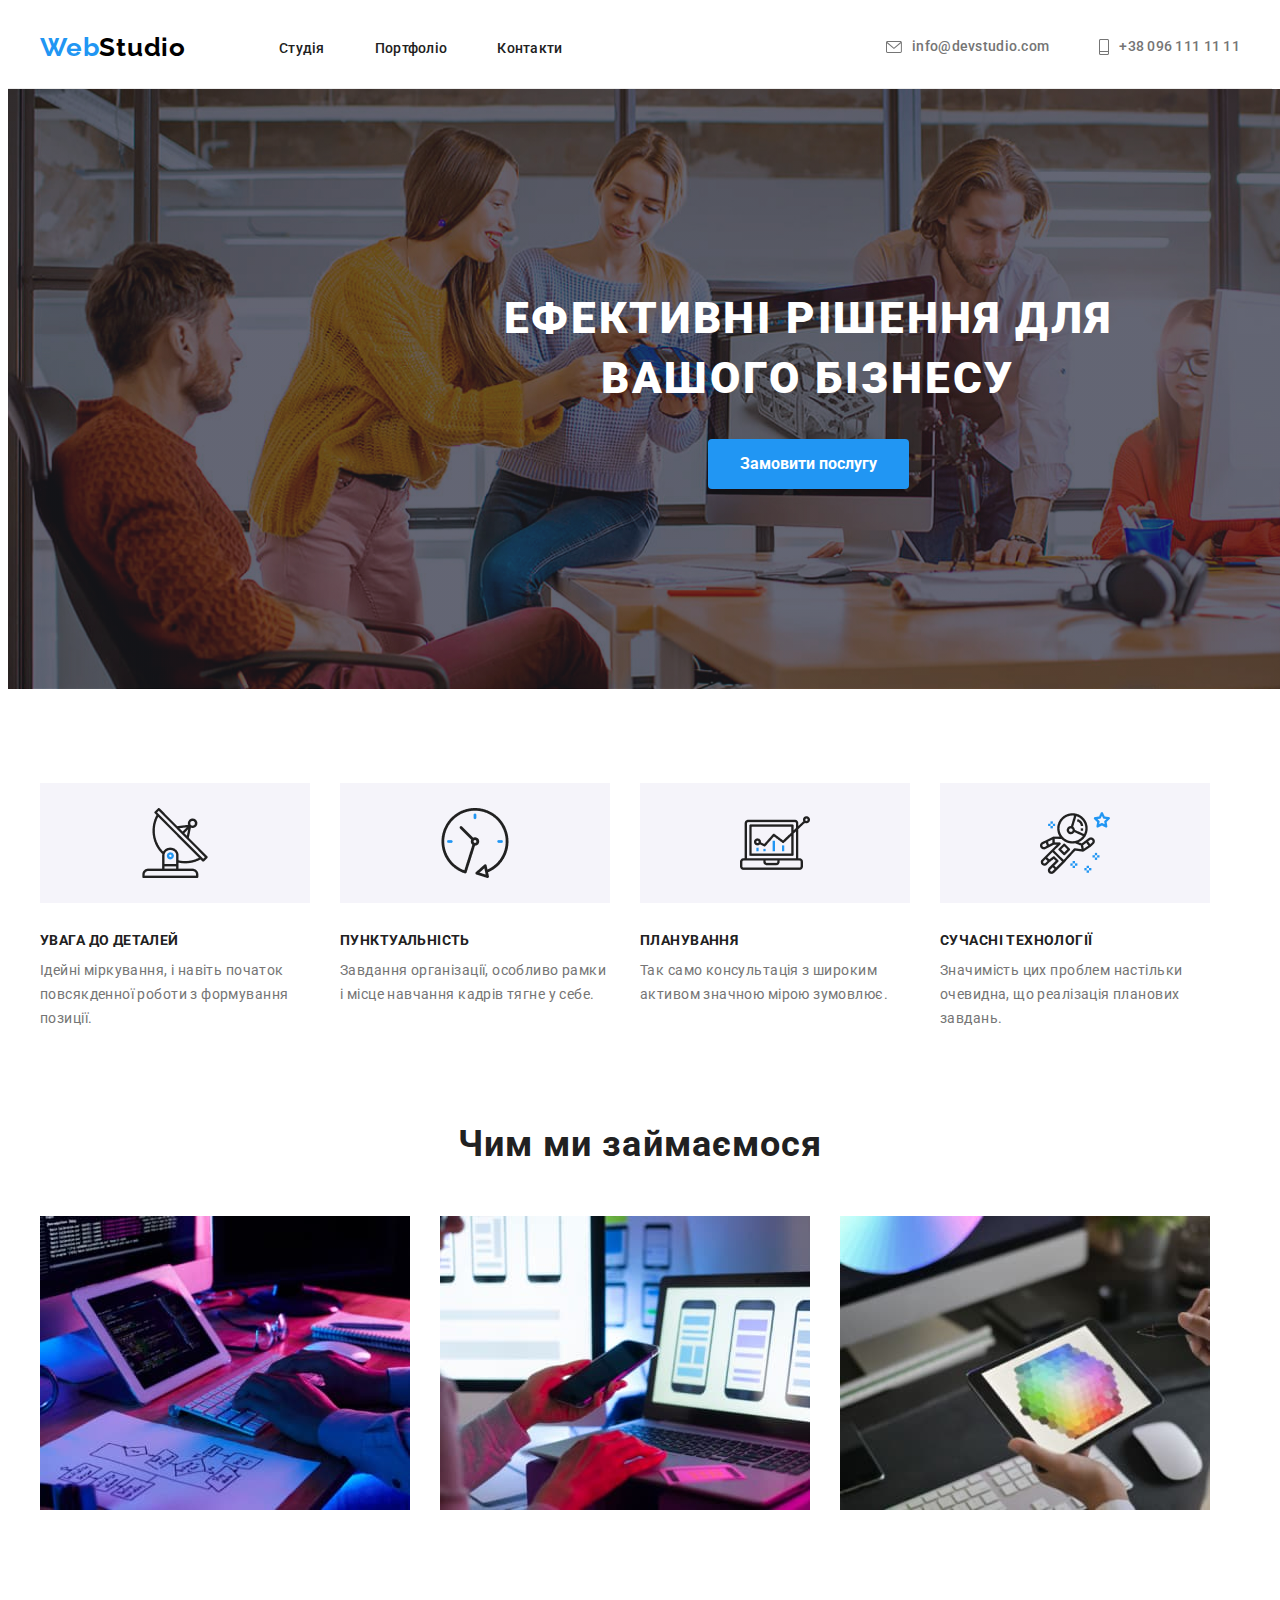
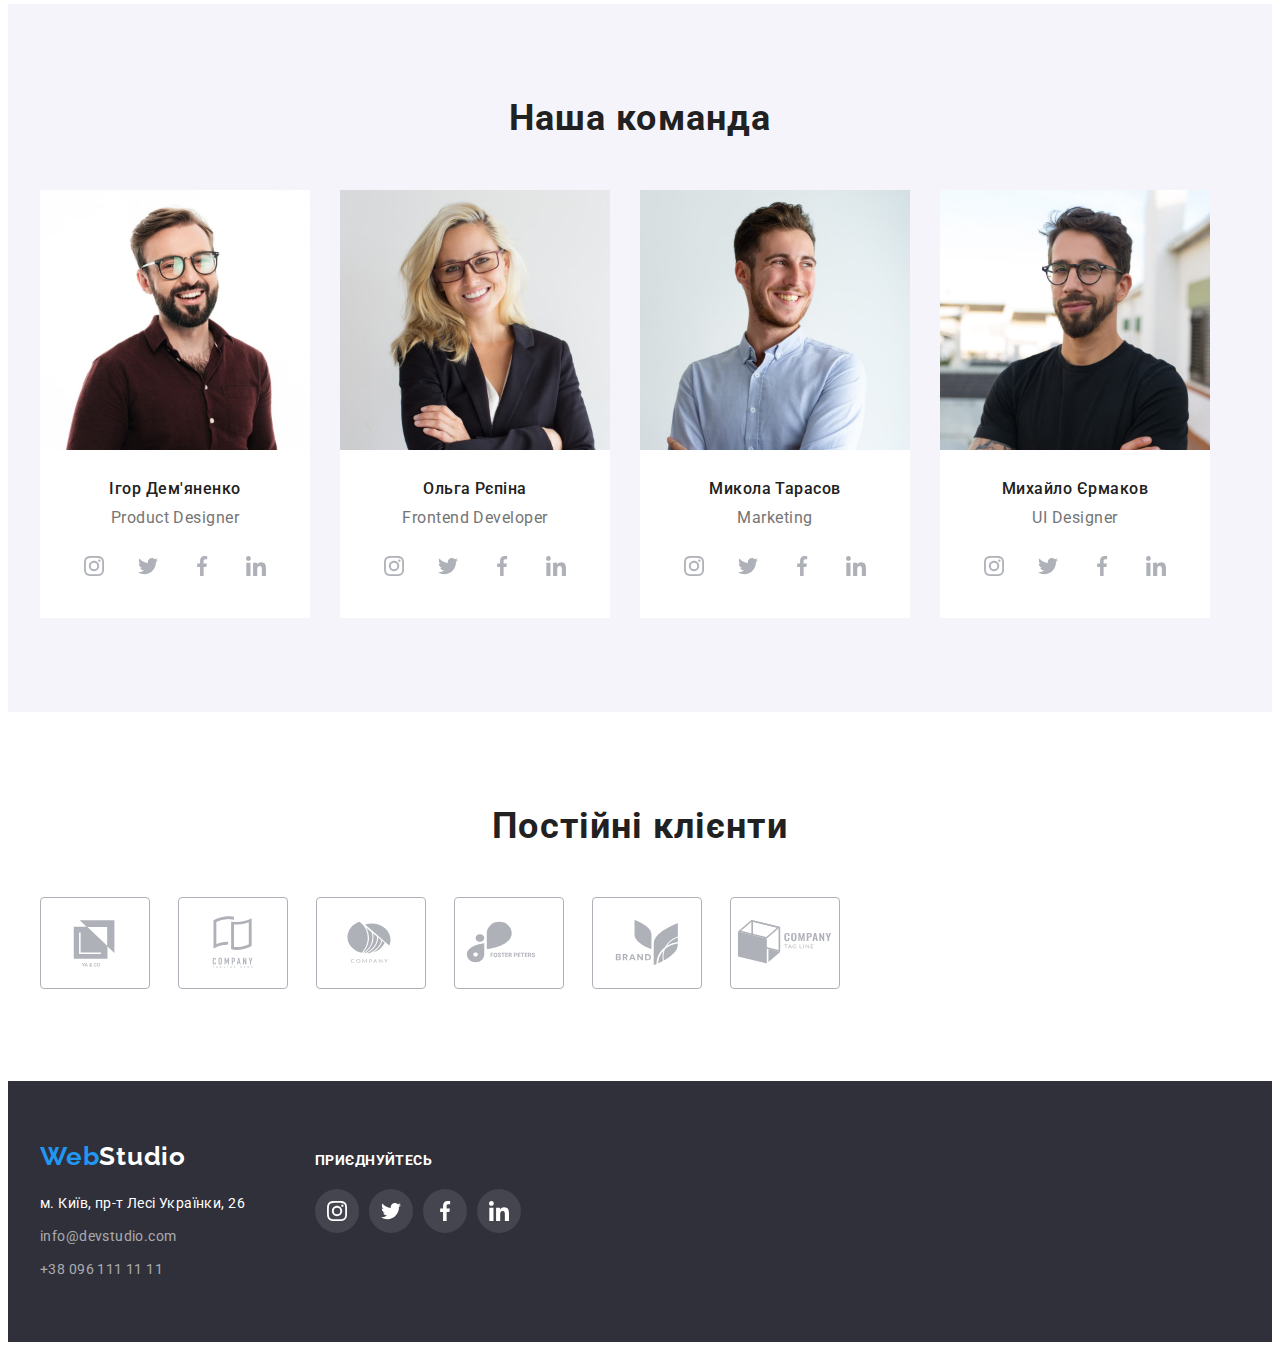
==== index.html @ e4e18582 "update" ====
<!DOCTYPE html>
<html lang="uk">
  <head>
    <meta charset="UTF-8" />
    <meta http-equiv="X-UA-Compatible" content="IE=edge" />
    <meta name="viewport" content="width=device-width, initial-scale=1.0" />
    <title>Головна</title>
    <link rel="preconnect" href="https://fonts.googleapis.com" />
    <link rel="preconnect" href="https://fonts.gstatic.com" crossorigin />
    <link
      href="https://fonts.googleapis.com/css2?family=Raleway:wght@700&family=Roboto:wght@400;500;700;900&display=swap"
      rel="stylesheet"
    />

    <link
      rel="stylesheet"
      href="https://cdnjs.cloudflare.com/ajax/libs/modern-normalize/1.1.0/modern-normalize.min.css"
      integrity="sha512-wpPYUAdjBVSE4KJnH1VR1HeZfpl1ub8YT/NKx4PuQ5NmX2tKuGu6U/JRp5y+Y8XG2tV+wKQpNHVUX03MfMFn9Q=="
      crossorigin="anonymous"
      referrerpolicy="no-referrer"
    />

    <link rel="stylesheet" href="./css/styles.css" />
  </head>

  <body class="site-body">
    <header class="header">
      <div class="container header-container">
        <nav class="header-navigation">
          <a href="./index.html" class="header-logo link"
            >Web<span class="header-logo-studio">Studio</span>
          </a>

          <ul class="header-list list">
            <li>
              <a href="index.html" class="link">Студія</a>
            </li>
            <li class="header-item">
              <a class="header-link link" href="./portfolio.html">Портфоліо</a>
            </li>
            <li class="header-item">
              <a class="header-link link" href="#">Контакти</a>
            </li>
          </ul>
        </nav>

        <ul class="header-contact-list list">
          <li>
            <a class="header-mail list link" href="mailto:info@devstudio.com">
              <svg class="post-phone-link" width="16" height="12">
                <use href="./img/post-phone.svg#icon-post"></use>
              </svg>
              info@devstudio.com
            </a>
          </li>

          <li>
            <a class="header-tel list link" href="tel:+380961111111">
              <svg class="tel-phone-link" width="10" height="16">
                <use href="./img/post-phone.svg#icon-phone"></use>
              </svg>
              +38 096 111 11 11
            </a>
          </li>
        </ul>
      </div>
    </header>

    <main class="main-content">
      <section class="main-section">
        <div class="container">
          <h1 class="main-title">ефективні рішення для<br />вашого бізнесу</h1>
          <button class="main-btn" type="button">Замовити послугу</button>
        </div>
      </section>

      <section class="main-item">
        <div class="container">
          <ul class="main-item-list list">
            <li class="vector-detals">
              <h3 class="main-item-title list">увага до деталей</h3>
              <p class="main-item-text">
                Ідейні міркування, і навіть початок повсякденної роботи з
                формування позиції.
              </p>
            </li>

            <li class="vector-punctuality">
              <h3 class="main-item-title list">пунктуальність</h3>
              <p class="main-item-text">
                Завдання організації, особливо рамки і місце навчання кадрів
                тягне у себе.
              </p>
            </li>

            <li class="vector-planning">
              <h3 class="main-item-title">планування</h3>
              <p class="main-item-text">
                Так само консультація з широким активом значною мірою зумовлює.
              </p>
            </li>

            <li class="vector-technology">
              <h3 class="main-item-title">сучасні технології</h3>
              <p class="main-item-text">
                Значимість цих проблем настільки очевидна, що реалізація
                планових завдань.
              </p>
            </li>
          </ul>
        </div>
      </section>

      <section class="about">
        <div class="container">
          <h2 class="about-position">Чим ми займаємося</h2>
          <ul class="about-position-list list">
            <li>
              <img
                class="about-position-image"
                src="img/img0.jpg"
                alt="алгоритмізація"
                width="370"
              />
            </li>
            <li>
              <img
                class="about-position-image"
                src="img/img1.jpg"
                alt="мобільні додатки"
                width="370"
              />
            </li>
            <li>
              <img
                class="about-position-image"
                src="img/img2.jpg"
                alt="веб дизайн"
                width="370"
              />
            </li>
          </ul>
        </div>
      </section>

      <section class="workers">
        <div class="container">
          <h2 class="about-workers">Наша команда</h2>
          <ul class="about-workers-list list">
            <li class="worker-photo">
              <img
                class="about-workers-photo"
                src="img/img3.jpg"
                alt="фото продакт дизайнера"
                width="270"
              />
              <h3 class="about-workers-name">Ігор Дем'яненко</h3>
              <p class="about-workers-text">Product Designer</p>
              <ul class="workers-soc-list list">
                <li class="workers-soc-item">
                  <a href="" class="workers-soc-link link">
                    <svg class="workers-soc-icon" width="20" height="20">
                      <use href="./img/icons.svg#icon-instagram"></use>
                    </svg>
                  </a>
                </li>
                <li class="workers-soc-item">
                  <a href="" class="workers-soc-link link">
                    <svg class="workers-soc-icon" width="20" height="20">
                      <use href="./img/icons.svg#icon-twitter"></use>
                    </svg>
                  </a>
                </li>
                <li class="workers-soc-item">
                  <a href="" class="workers-soc-link link">
                    <svg class="workers-soc-icon" width="20" height="20">
                      <use href="./img/icons.svg#icon-facebook"></use>
                    </svg>
                  </a>
                </li>
                <li class="workers-soc-item">
                  <a href="" class="workers-soc-link link">
                    <svg class="workers-soc-icon" width="20" height="20">
                      <use href="./img/icons.svg#icon-linkedin"></use>
                    </svg>
                  </a>
                </li>
              </ul>
            </li>

            <li class="worker-photo">
              <img
                class="about-workers-photo"
                src="img/img4.jpg"
                alt="фото фронтенд розробника"
                width="270"
              />
              <h3 class="about-workers-name">Ольга Рєпіна</h3>
              <p class="about-workers-text">Frontend Developer</p>
              <ul class="workers-soc-list list">
                <li class="workers-soc-item">
                  <a href="" class="workers-soc-link link">
                    <svg class="workers-soc-icon" width="20" height="20">
                      <use href="./img/icons.svg#icon-instagram"></use>
                    </svg>
                  </a>
                </li>
                <li class="workers-soc-item">
                  <a href="" class="workers-soc-link link">
                    <svg class="workers-soc-icon" width="20" height="20">
                      <use href="./img/icons.svg#icon-twitter"></use>
                    </svg>
                  </a>
                </li>
                <li class="workers-soc-item">
                  <a href="" class="workers-soc-link link">
                    <svg class="workers-soc-icon" width="20" height="20">
                      <use href="./img/icons.svg#icon-facebook"></use>
                    </svg>
                  </a>
                </li>
                <li class="workers-soc-item">
                  <a href="" class="workers-soc-link link">
                    <svg class="workers-soc-icon" width="20" height="20">
                      <use href="./img/icons.svg#icon-linkedin"></use>
                    </svg>
                  </a>
                </li>
              </ul>
            </li>

            <li class="worker-photo">
              <img
                class="about-workers-photo"
                src="img/img5.jpg"
                alt="фото маркетолога"
                width="270"
              />
              <h3 class="about-workers-name">Микола Тарасов</h3>
              <p class="about-workers-text">Marketing</p>
              <ul class="workers-soc-list list">
                <li class="workers-soc-item">
                  <a href="" class="workers-soc-link link">
                    <svg class="workers-soc-icon" width="20" height="20">
                      <use href="./img/icons.svg#icon-instagram"></use>
                    </svg>
                  </a>
                </li>
                <li class="workers-soc-item">
                  <a href="" class="workers-soc-link link">
                    <svg class="workers-soc-icon" width="20" height="20">
                      <use href="./img/icons.svg#icon-twitter"></use>
                    </svg>
                  </a>
                </li>
                <li class="workers-soc-item">
                  <a href="" class="workers-soc-link link">
                    <svg class="workers-soc-icon" width="20" height="20">
                      <use href="./img/icons.svg#icon-facebook"></use>
                    </svg>
                  </a>
                </li>
                <li class="workers-soc-item">
                  <a href="" class="workers-soc-link link">
                    <svg class="workers-soc-icon" width="20" height="20">
                      <use href="./img/icons.svg#icon-linkedin"></use>
                    </svg>
                  </a>
                </li>
              </ul>
            </li>

            <li class="worker-photo">
              <img
                class="about-workers-photo"
                src="img/img6.jpg"
                alt="фото юай дизайнера"
                width="270"
              />
              <h3 class="about-workers-name">Михайло Єрмаков</h3>
              <p class="about-workers-text">UI Designer</p>
              <ul class="workers-soc-list list">
                <li class="workers-soc-item">
                  <a href="" class="workers-soc-link link">
                    <svg class="workers-soc-icon" width="20" height="20">
                      <use href="./img/icons.svg#icon-instagram"></use>
                    </svg>
                  </a>
                </li>
                <li class="workers-soc-item">
                  <a href="" class="workers-soc-link link">
                    <svg class="workers-soc-icon" width="20" height="20">
                      <use href="./img/icons.svg#icon-twitter"></use>
                    </svg>
                  </a>
                </li>
                <li class="workers-soc-item">
                  <a href="" class="workers-soc-link link">
                    <svg class="workers-soc-icon" width="20" height="20">
                      <use href="./img/icons.svg#icon-facebook"></use>
                    </svg>
                  </a>
                </li>
                <li class="workers-soc-item">
                  <a href="" class="workers-soc-link link">
                    <svg class="workers-soc-icon" width="20" height="20">
                      <use href="./img/icons.svg#icon-linkedin"></use>
                    </svg>
                  </a>
                </li>
              </ul>
            </li>
          </ul>
        </div>
      </section>

      <section class="klients">
        <div class="container">
          <h2 class="about-klients">Постійні клієнти</h2>
          <ul class="klients-list list">
            <li class="klients-item">
              <a href="" class="klients-link link">
                <svg class="klients-icon" width="106" height="60">
                  <use href="./img/logo.svg#icon-logo-1"></use>
                </svg>
              </a>
            </li>

            <li class="klients-item">
              <a href="" class="klients-link link">
                <svg class="klients-icon" width="106" height="60">
                  <use href="./img/logo.svg#icon-logo-2"></use>
                </svg>
              </a>
            </li>

            <li class="klients-item">
              <a href="" class="klients-link link">
                <svg class="klients-icon" width="106" height="60">
                  <use href="./img/logo.svg#icon-logo-3"></use>
                </svg>
              </a>
            </li>

            <li class="klients-item">
              <a href="" class="klients-link link">
                <svg class="klients-icon" width="106" height="60">
                  <use href="./img/logo.svg#icon-logo-4"></use>
                </svg>
              </a>
            </li>

            <li class="klients-item">
              <a href="" class="klients-link link">
                <svg class="klients-icon" width="106" height="60">
                  <use href="./img/logo.svg#icon-logo-5"></use>
                </svg>
              </a>
            </li>

            <li class="klients-item">
              <a href="" class="klients-link link"
                ><svg class="klients-icon" width="106" height="60">
                  <use href="./img/logo.svg#icon-logo-6"></use>
                </svg>
              </a>
            </li>
          </ul>
        </div>
      </section>
    </main>

    <footer class="contacts-adress">
      <div class="container footer-container">
        <div class="footer-container-left">
          <a href="./index.html" class="header-logo link"
            >Web<span class="header-studio-logo">Studio</span></a
          >
          <address class="contacts-adresses">
            <ul class="about-contacts list link">
              <li class="about-map">
                <a
                  class="about-contacts-map link"
                  href="https://goo.gl/maps/CPtrU1FHBa2aNyZL9"
                  target="_blank"
                  rel="noopener noreferrer nofollow"
                  >м. Київ, пр-т Лесі Українки, 26</a
                >
              </li>
              <li class="about-mail">
                <a
                  class="about-contacts-mail link"
                  href="mailto:info@devstudio.com"
                  >info@devstudio.com</a
                >
              </li>
              <li class="about-tel">
                <a class="about-contacts-tel link" href="tel:+380961111111"
                  >+38 096 111 11 11</a
                >
              </li>
            </ul>
          </address>
        </div>

        <div class="footer-container-right">
          <p class="footer-soc-title">Приєднуйтесь</p>
          <ul class="footer-soc-list list">
            <li class="footer-soc-item">
              <a href="" class="footer-soc-link link">
                <svg class="footer-soc-icon" width="20" height="20">
                  <use href="./img/icons.svg#icon-instagram"></use>
                </svg>
              </a>
            </li>
            <li class="footer-soc-item">
              <a href="" class="footer-soc-link link">
                <svg class="footer-soc-icon" width="20" height="20">
                  <use href="./img/icons.svg#icon-twitter"></use>
                </svg>
              </a>
            </li>
            <li class="footer-soc-item">
              <a href="" class="footer-soc-link link">
                <svg class="footer-soc-icon" width="20" height="20">
                  <use href="./img/icons.svg#icon-facebook"></use>
                </svg>
              </a>
            </li>
            <li class="footer-soc-item">
              <a href="" class="footer-soc-link link">
                <svg class="footer-soc-icon" width="20" height="20">
                  <use href="./img/icons.svg#icon-linkedin"></use>
                </svg>
              </a>
            </li>
          </ul>
        </div>
      </div>
    </footer>
  </body>
</html>
---- css/styles.css ----
/*color variables*/
:root {
  --blue: #2196f3;
  --black: #000000;
  --white: #ffffff;
  --dark-section: #2f303a;
  --gray-section: #f5f4fa;
  --dark-title: #212121;
  --dark-text: #757575;
  --white-background: #f5f5f5;
  --dark-blue: #188ce8;
}

p,
h1,
h2,
h3,
h4,
h5,
h6 {
  margin: 0;
}
ul,
ol {
  margin: 0;
  padding-left: 0;
}
button {
  cursor: pointer;
  border-radius: 4px;
}

address {
  font-style: normal;
}
img {
  display: block;
  max-width: 100%;
  height: auto;
}

body {
  font-family: roboto, sans-serif;
  background: var(--white);
}

.list {
  list-style: none;
}

.link {
  text-decoration: none;
}

.site-body {
  background: var(--white);
}

.container {
  width: 1200px;
  margin: 0 auto;
  padding-left: 15px;
  padding-right: 15px;
}

/*------------------------Header-------------------------*/
.header {
  background-color: var(--white);
  border-bottom: 1px;
  border-color: #ececec;
}

.header-list .link {
  font-weight: 500;
  font-size: 14px;
  line-height: 1.14;
  letter-spacing: 0.02em;
  color: var(--dark-title);
}

.header-list {
  display: flex;
  gap: 50px;
  margin-left: 93px;
  
}

header {
  padding-top: 24px;
  padding-bottom: 25px;
}

.header {
  border-bottom-style: solid;
  border-bottom-color: #ececec;
  border-bottom-width: 1px;
}

.header-logo {
  font-family: raleway;
  font-weight: 700;
  font-size: 26px;
  line-height: 1.19;
  letter-spacing: 0.03em;
  color: var(--blue);
}

.header-logo-studio {
  color: var(--black);
}

.header-studio-logo {
  color: var(--white);
}

.header-link-item {
  font-weight: 500;
  font-size: 14px;
  line-height: 1.14;
  letter-spacing: 0.02em;
  color: var(--blue);
}

.header-mail {
  font-weight: 500;
  font-size: 14px;
  line-height: 1.14;
  letter-spacing: 0.02em;
  color: var(--dark-text);
}

.header-mail:hover,
:focus {
  color: var(--blue);
}

.phone{
  width: 122px;
}

.header-tel {
  

  font-weight: 500;
  font-size: 14px;
  line-height: 1.14;
  letter-spacing: 0.02em;
  color: var(--dark-text);
}

.header-tel:hover,
:focus {
  color: var(--blue);
}

.header-list .link:hover,
.header-list .link:focus {
  color: var(--blue);
}

.header-navigation {
  display: flex;
  align-items: center;
}

.header-container {
  display: flex;
  justify-content: space-between;
}

.header-contact-list {
  display: flex;
  align-items: center;
  gap: 50px;
}

.post-phone-link{
  fill: #757575;
  margin-right: 10px;
}

.header-mail {
  display: flex;
  align-items: center;
}

.header-mail:hover .post-phone-link{
  fill: var(--blue);
}

.tel-phone-link{
  fill: #757575;
  margin-right: 10px;
}

.header-tel {
  display: flex;
  align-items: center;
}

.header-tel:hover .tel-phone-link{
  fill: var(--blue);
}



/*----------------------------Main---------------------------*/

.main-section {
  background-color: var(--dark-section);
  padding-top: 200px;
  padding-bottom: 200px;

  background-image: linear-gradient(
      rgba(47, 48, 58, 0.4),
      rgba(47, 48, 58, 0.4)
    ),
    url(../img/img-main.jpg);
  width: 1600px;
  margin: 0 auto;
  background-repeat: no-repeat;
  background-position: center;
  background-size: cover;
}

.main-section {
  background-color: var(--dark-section);
}

.main-title {
  font-weight: 900;
  font-size: 44px;
  line-height: 1.36;
  color: var(--white);

  text-align: center;
  letter-spacing: 0.06em;
  text-transform: uppercase;
}

.main-btn {
  font-family: "Roboto";
  font-weight: 700;
  font-size: 16px;
  line-height: 1.87;
  color: var(--white);

  background-color: var(--blue);
  box-shadow: 0px 4px 4px rgba(0, 0, 0, 0.15);
  border-radius: 4px;
  border-width: 0px;

  margin-left: auto;
  margin-right: auto;
  margin-top: 30px;
  display: block;
}

button {
  background-color: var(--blue);
}

button:hover {
  background-color: var(--dark-blue);
  color: var(--white);
}

button:focus {
  background-color: var(--dark-blue);
  color: var(--white);
}

.main-btn {
  padding: 10px 32px;
}

/*-----------vector-----------*/

.vector-list {
  display: flex;
  gap: 30px;
  margin-top: 94px;
  margin-bottom: 30px;
}

.vector-link {
  width: 100%;
  height: 100%;
  background: #f5f4fa;
  border-radius: 4px;
  display: flex;
  justify-content: center;
  align-items: center;
}

.vector-item {
  width: calc((100%-90px) / 4);
  height: 120px;
}

.vector-detals::before {
  content: "";
  background-color: #f5f4fa;
  width: 270px;
  height: 120px;
  display: block;
  margin-bottom: 30px;
  background-image: url(../img/antenna.png);
  background-repeat: no-repeat;
  background-position: center;
}

.vector-punctuality::before {
  content: "";
  background-color: #f5f4fa;
  width: 270px;
  height: 120px;
  display: block;
  margin-bottom: 30px;
  background-image: url(../img/clock.png);
  background-repeat: no-repeat;
  background-position: center;
}

.vector-planning::before {
  content: "";
  background-color: #f5f4fa;
  width: 270px;
  height: 120px;
  display: block;
  margin-bottom: 30px;
  background-image: url(../img/diagram.png);
  background-repeat: no-repeat;
  background-position: center;
}

.vector-technology::before {
  content: "";
  background-color: #f5f4fa;
  width: 270px;
  height: 120px;
  display: block;
  margin-bottom: 30px;
  background-image: url(../img/astronaut.png);
  background-repeat: no-repeat;
  background-position: center;
}

/*------------Main item---------*/

.main-item {
  background-color: var(--white);
  padding-top: 94px;
  padding-bottom: 94px;
}

.main-item-list {
  display: flex;
  gap: 30px;
  flex-basis: 270px;
}

.main-item-title {
  font-weight: 700;
  font-size: 14px;
  line-height: 1.14;
  letter-spacing: 0.03em;
  text-transform: uppercase;

  color: var(--dark-title);

  margin-bottom: 10px;
}

.main-item-text {
  font-weight: 400;
  font-size: 14px;
  line-height: 1.71;

  letter-spacing: 0.03em;
  line-height: 24px;
  color: var(--dark-text);

  width: 270px;
}

/*--------------------About-------------------*/

.about {
  background-color: var(--white);
  padding-bottom: 94px;
}

.about-position {
  font-weight: 700;
  font-size: 36px;
  line-height: 1.16;
  text-align: center;
  letter-spacing: 0.03em;
  color: var(--dark-title);
}

.about-position-list {
  display: flex;
  gap: 30px;
  margin-top: 50px;
}

/*----------workers---------*/

.about-workers {
  font-weight: 700;
  font-size: 36px;
  line-height: 1.16;
  text-align: center;
  letter-spacing: 0.03em;
  color: var(--dark-title);
}

.workers {
  background-color: var(--gray-section);
  padding-top: 94px;
  padding-bottom: 94px;
}

.about-workers-name {
  font-weight: 500;
  font-size: 16px;
  line-height: 1.18;
  text-align: center;
  letter-spacing: 0.03em;
  color: var(--dark-title);

  padding-top: 30px;
  margin-bottom: 10px;
}

.about-workers-text {
  font-weight: 400;
  font-size: 16px;
  line-height: 1.18;
  text-align: center;
  letter-spacing: 0.03em;
  color: var(--dark-text);

  margin-bottom: 16px;
}

.worker-photo {
  background-color: var(--white);
}

.about-workers-list {
  display: flex;
  gap: 30px;
  margin-top: 50px;
}

.workers-soc-list {
  display: flex;
  justify-content: center;
  gap: 10px;
  padding-bottom: 30px;
}

.workers-soc-link {
  width: 100%;
  height: 100%;
  background: var(--white);
  border-radius: 50%;
  display: flex;
  justify-content: center;
  align-items: center;
}

.workers-soc-link:hover,
.workers-soc-link:focus {
  background-color: var(--blue);
}

.workers-soc-link:hover .workers-soc-icon,
.workers-soc-link:focus .workers-soc-icon {
  fill: var(--white);
}

.workers-soc-item {
  width: 44px;
  height: 44px;
}

.workers-soc-icon {
  fill: #afb1b8;
}

/*.workers-soc-icon{
  width: 20px;
  height: 20px;
}*/

/*------------Klients---------------*/
.klients {
  padding-bottom: 94px;
  padding-top: 94px;
}

.about-klients {
  font-weight: 700;
  font-size: 36px;
  line-height: 1.16;
  text-align: center;
  letter-spacing: 0.03em;
  color: var(--dark-title);
}

.klients-list {
  display: flex;
  gap: 30px;
  margin-top: 50px;
}

.klients-link {
  width: 100%;
  height: 100%;
  border: 1px solid #afb1b8;
  border-radius: 4px;
  display: flex;
  justify-content: center;
  align-items: center;
}

.klients-item {
  width: calc((100%-150px) / 6);
  height: 90px;
}

.klients-link:hover,
.klients-link:focus {
  border-color: var(--blue);
}

.klients-icon {
  fill: #afb1b8;
}

.klients-link:hover .klients-icon,
.klients-link:focus .klients-icon {
  fill: var(--blue);
}

/*-------------Contacts Adress-------------*/
.about-contacts {
}

.about-map {
}

.about-contacts-map {
  font-weight: 400;
  font-size: 14px;
  line-height: 1.71;
  letter-spacing: 0.03em;
  color: var(--white);
}

.about-contacts-mail {
  font-weight: 400;
  font-size: 14px;
  line-height: 1.71;
  letter-spacing: 0.03em;
  color: rgba(255, 255, 255, 0.6);
}

.about-mail {
  margin-top: 9px;
}

.about-contacts-tel {
  font-weight: 400;
  font-size: 14px;
  line-height: 1.71;
  letter-spacing: 0.03em;
  color: rgba(255, 255, 255, 0.6);
}

.about-tel {
  margin-top: 9px;
}

.contacts-adress {
  background-color: var(--dark-section);
  padding-top: 60px;
  padding-bottom: 60px;
}

.contacts-adresses {
  font-style: normal;
  margin-top: 20px;
}

/*-------------Footer------------*/

.footer-container {
  display: flex;

  align-items: baseline;
}

.footer-container-left {
  margin-right: 70px;
}

/*------------------------Footer right------------------*/

.footer-soc-list {
  display: flex;
  gap: 10px;
}

.footer-soc-link {
  width: 100%;
  height: 100%;
  background: rgba(255, 255, 255, 0.1);
  border-radius: 50%;
  display: flex;
  justify-content: center;
  align-items: center;
}

.footer-soc-link:hover,
.footer-soc-link:focus {
  background-color: var(--blue);
}

.footer-soc-link:hover .workers-soc-icon,
.footer-soc-link:focus .workers-soc-icon {
  fill: var(--white);
}

.footer-soc-item {
  width: 44px;
  height: 44px;
  margin-bottom: 30px;
}

.footer-soc-icon {
  fill: var(--white);
}

.footer-soc-title {
  font-weight: 700;
  font-size: 14px;
  line-height: 1.14;
  letter-spacing: 0.03em;
  text-transform: uppercase;

  color: var(--white);
}

.footer-soc-title {
  margin-bottom: 20px;
}

.footer-container-right {
}

/*------------------Btn-list--------------------------*/

.portfolio-section {
  background-color: var(--white);
  padding-top: 94px;
  padding-bottom: 94px;
}

.btn-list {
  height: 38px;
  left: 957px;
  top: 174px;
  background: var(--gray-section);
  border-radius: 4px;
  border: none;

  font-family: "Roboto";
  font-weight: 500;
  font-size: 16px;
  line-height: 26px;
  letter-spacing: 0.03em;
  color: var(--dark-title);
}

.btn-list {
  padding: 6px 22px;
}

.section-btn-link {
  font-family: "Roboto";
  font-weight: 500;
  font-size: 16px;
  line-height: 1.62;
  letter-spacing: 0.03em;
  color: var(--white);
  background: var(--blue);

  box-shadow: 0px 3px 1px rgba(0, 0, 0, 0.1), 0px 1px 2px rgba(0, 0, 0, 0.08),
    0px 2px 2px rgba(0, 0, 0, 0.12);
  border-radius: 4px;
}

.section-btn {
  display: flex;
  gap: 8px;
  justify-content: center;

  margin-bottom: 50px;
}

/*----------------------Picture------------------------------*/

.picture {
  display: flex;
  flex-wrap: wrap;
  gap: 30px;
}

.picture-image {
  background-color: var(--white);
}

.picture-title {
  font-weight: 700;
  font-size: 18px;
  line-height: 2;
  letter-spacing: 0.06em;
  color: var(--dark-title);
  letter-spacing: 00.03em;

  margin-bottom: 4px;
}

.picture-text-list {
  padding: 20px 24px 20px 24px;
  border-style: solid;
  border-color: #eeeeee;
  border-width: 1px;
  border-top: none;
  width: 370px;
}

.picture-text {
  font-weight: 400;
  font-size: 16px;
  line-height: 1.87;
  letter-spacing: 0.03em;
  color: var(--dark-text);
}

.picture {
  display: flex;
  flex-wrap: wrap;
  gap: 30px;
}

.picture-image:hover,
.picture-image:focus {
  box-shadow: 0px 1px 1px rgba(0, 0, 0, 0.12), 0px 4px 4px rgba(0, 0, 0, 0.06),
    1px 4px 6px rgba(0, 0, 0, 0.16);
}
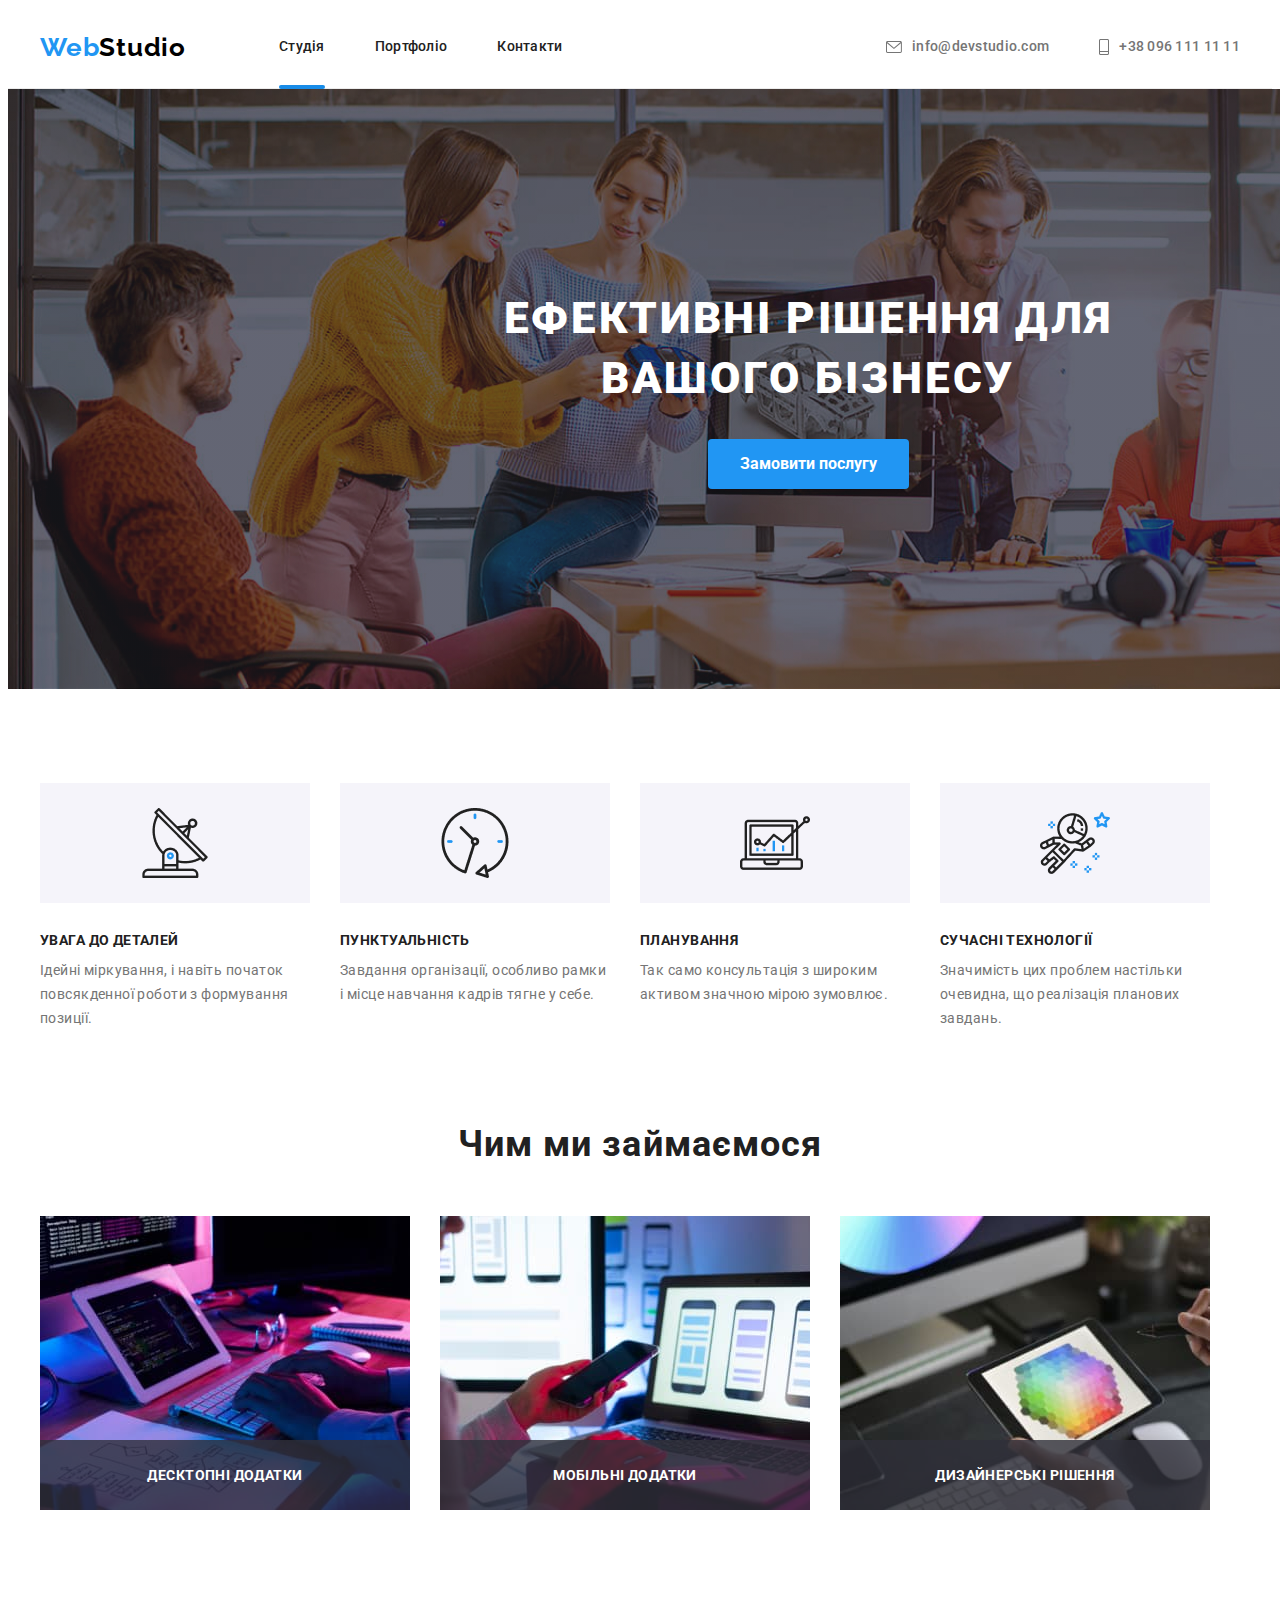
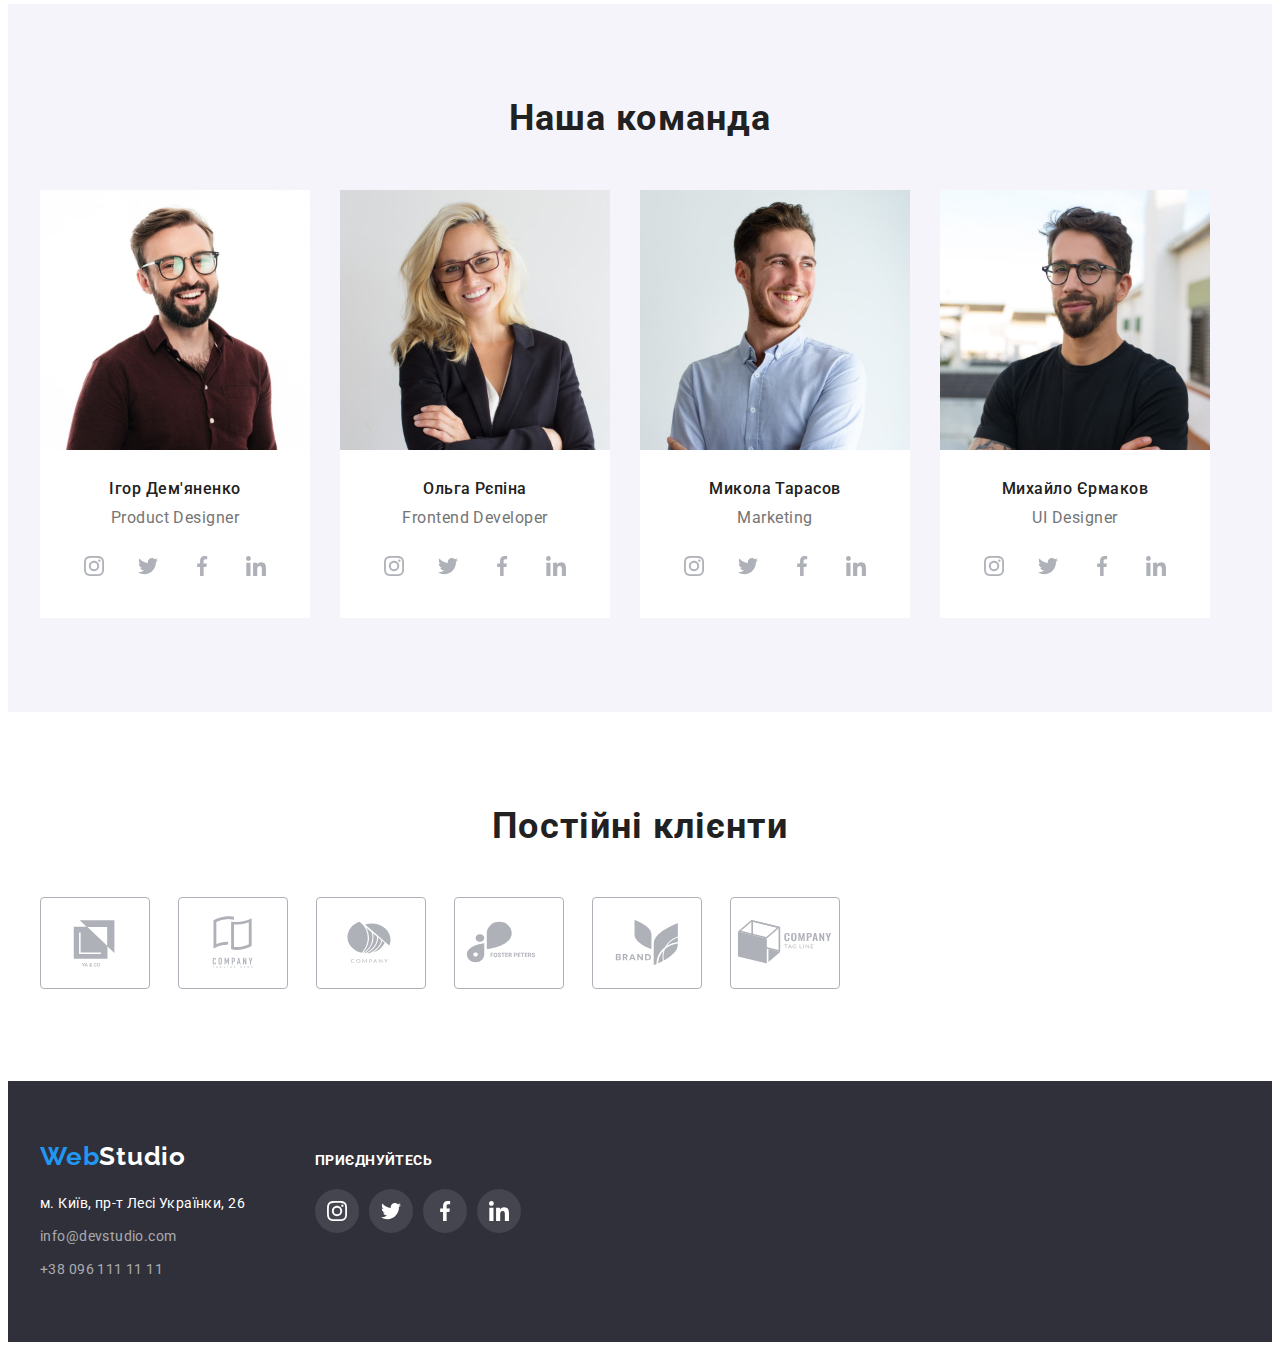
==== commit 9cc94d5c: "update" ====
--- a/index.html
+++ b/index.html
@@ -20,6 +20,13 @@
       referrerpolicy="no-referrer"
     />
 
+    <link href="https://unpkg.com/aos@2.3.1/dist/aos.css" rel="stylesheet">
+
+    <link
+      rel="stylesheet"
+      href="https://cdnjs.cloudflare.com/ajax/libs/animate.css/4.1.1/animate.min.css"
+    />
+
     <link rel="stylesheet" href="./css/styles.css" />
   </head>
 
@@ -34,6 +41,7 @@
           <ul class="header-list list">
             <li>
               <a href="index.html" class="link">Студія</a>
+              <div class="current"></div>
             </li>
             <li class="header-item">
               <a class="header-link link" href="./portfolio.html">Портфоліо</a>
@@ -47,7 +55,7 @@
         <ul class="header-contact-list list">
           <li>
             <a class="header-mail list link" href="mailto:info@devstudio.com">
-              <svg class="post-phone-link" width="16" height="12">
+              <svg class="post-phone-link link " width="16" height="12">
                 <use href="./img/post-phone.svg#icon-post"></use>
               </svg>
               info@devstudio.com
@@ -56,7 +64,7 @@
 
           <li>
             <a class="header-tel list link" href="tel:+380961111111">
-              <svg class="tel-phone-link" width="10" height="16">
+              <svg class="tel-phone-link link" width="10" height="16">
                 <use href="./img/post-phone.svg#icon-phone"></use>
               </svg>
               +38 096 111 11 11
@@ -70,7 +78,9 @@
       <section class="main-section">
         <div class="container">
           <h1 class="main-title">ефективні рішення для<br />вашого бізнесу</h1>
-          <button class="main-btn" type="button">Замовити послугу</button>
+          <button class="main-btn" type="button" data-modal-open>
+            Замовити послугу
+          </button>
         </div>
       </section>
 
@@ -115,29 +125,44 @@
         <div class="container">
           <h2 class="about-position">Чим ми займаємося</h2>
           <ul class="about-position-list list">
-            <li>
+            <li class="block-picture">
               <img
                 class="about-position-image"
                 src="img/img0.jpg"
                 alt="алгоритмізація"
                 width="370"
               />
-            </li>
-            <li>
+
+              <div class="upper-block">
+                <h3 class="block-title">Десктопні додатки</h3>
+              </div>
+
+            </li>
+            <li class="block-picture">
               <img
                 class="about-position-image"
                 src="img/img1.jpg"
                 alt="мобільні додатки"
                 width="370"
               />
-            </li>
-            <li>
+
+              <div class="upper-block">
+                <h3 class="block-title">Мобільні додатки</h3>
+              </div>
+
+            </li>
+            <li class="block-picture">
               <img
                 class="about-position-image"
                 src="img/img2.jpg"
                 alt="веб дизайн"
                 width="370"
               />
+
+              <div class="upper-block">
+                <h3 class="block-title">Дизайнерські рішення</h3>
+              </div>
+
             </li>
           </ul>
         </div>
@@ -438,5 +463,20 @@
         </div>
       </div>
     </footer>
+
+    <div class="backdrop is-hidden" data-modal>
+      <div class="modal">
+        <button type="button" class="modal-close" data-modal-close>
+          <svg class="modal-close-icon" width="18" height="18">
+            <use href="./img/icons.svg#icon-hrestik-1"></use>
+          </svg>
+        </button>
+      </div>
+    </div>
+    <script src="https://unpkg.com/aos@2.3.1/dist/aos.js"></script>
+    <script>
+      AOS.init();
+    </script>
+    <script src="./js/modal.js"></script>
   </body>
 </html>
--- a/css/styles.css
+++ b/css/styles.css
@@ -40,8 +40,10 @@
 }
 
 body {
+  
   font-family: roboto, sans-serif;
   background: var(--white);
+
 }
 
 .list {
@@ -177,6 +179,7 @@
 .post-phone-link{
   fill: #757575;
   margin-right: 10px;
+  transition: color 2500ms cubic-bezier(0.4, 0, 0.2, 1), fill 2500ms cubic-bezier(0.4, 0, 0.2, 1);
 }
 
 .header-mail {
@@ -191,17 +194,40 @@
 .tel-phone-link{
   fill: #757575;
   margin-right: 10px;
+  transition: color 2500ms cubic-bezier(0.4, 0, 0.2, 1), fill 2500ms cubic-bezier(0.4, 0, 0.2, 1);
 }
 
 .header-tel {
   display: flex;
   align-items: center;
+  
 }
 
 .header-tel:hover .tel-phone-link{
   fill: var(--blue);
 }
 
+/*
+.header-link{
+  transition: color 200ms linear;
+}
+*/
+
+
+.link{
+  transition: color 250ms cubic-bezier(0.4, 0, 0.2, 1);
+}
+
+
+
+.current{
+  opacity: 1;
+  width: inherit;
+  height: 4px;
+  transform: translateY(30px);
+  background-color:var(--dark-blue);
+  border-radius: 2px;
+  }
 
 
 /*----------------------------Main---------------------------*/
@@ -254,11 +280,9 @@
   margin-right: auto;
   margin-top: 30px;
   display: block;
-}
-
-button {
-  background-color: var(--blue);
-}
+  transition: background-color 250ms cubic-bezier(0.4, 0, 0.2, 1);
+}
+
 
 button:hover {
   background-color: var(--dark-blue);
@@ -406,6 +430,42 @@
   margin-top: 50px;
 }
 
+/*-----Upper block------*/
+
+.upper-picture{
+  position: relative;
+}
+
+
+.upper-block{
+  position: absolute;
+  width: 370px;
+  height: 70px;
+  top: 224px;
+  right: 0px;
+  background: rgba(47, 48, 58, 0.8);
+  }
+  
+  .block-title{
+  position: absolute;
+  top: 27px;
+  width: 100%;
+  font-family: 'Roboto';
+  font-style: normal;
+  font-weight: 700;
+  font-size: 14px;
+  line-height: 16px;
+  text-align: center;
+  letter-spacing: 0.03em;
+  text-transform: uppercase;
+  
+  color:var(--white);
+  }
+  
+  .block-picture{
+  position: relative;
+  }
+
 /*----------workers---------*/
 
 .about-workers {
@@ -471,6 +531,7 @@
   display: flex;
   justify-content: center;
   align-items: center;
+  transition:background-color 250ms cubic-bezier(0.4, 0, 0.2, 1);
 }
 
 .workers-soc-link:hover,
@@ -490,6 +551,7 @@
 
 .workers-soc-icon {
   fill: #afb1b8;
+  transition: fill 250ms cubic-bezier(0.4, 0, 0.2, 1);
 }
 
 /*.workers-soc-icon{
@@ -526,6 +588,7 @@
   display: flex;
   justify-content: center;
   align-items: center;
+  transition:border-color 250ms cubic-bezier(0.4, 0, 0.2, 1);
 }
 
 .klients-item {
@@ -540,6 +603,7 @@
 
 .klients-icon {
   fill: #afb1b8;
+  transition:fill 200ms linear;
 }
 
 .klients-link:hover .klients-icon,
@@ -624,6 +688,7 @@
   display: flex;
   justify-content: center;
   align-items: center;
+  transition:background-color 250ms cubic-bezier(0.4, 0, 0.2, 1);
 }
 
 .footer-soc-link:hover,
@@ -685,6 +750,7 @@
   line-height: 26px;
   letter-spacing: 0.03em;
   color: var(--dark-title);
+  transition:background-color 250ms cubic-bezier(0.4, 0, 0.2, 1), color 250ms cubic-bezier(0.4, 0, 0.2, 1);
 }
 
 .btn-list {
@@ -723,6 +789,31 @@
 
 .picture-image {
   background-color: var(--white);
+}
+
+.picture-image:hover .image-text {
+  transform: translateY(0);
+
+}
+
+.image-wrap{
+  position: relative;
+  overflow: hidden;
+}
+
+.image-text{
+  position: absolute;
+  top: 0;
+  padding:63px 24px ;
+  color:var(--white);
+  font-weight: 400;
+  font-size: 18px;
+  line-height: 28px;
+  background-color: rgba(33, 150, 243, 0.9);
+  height: 100%;
+  transform: translateY(100%);
+  transition: transform 300ms linear;
+  overflow: auto;
 }
 
 .picture-title {
@@ -764,3 +855,54 @@
   box-shadow: 0px 1px 1px rgba(0, 0, 0, 0.12), 0px 4px 4px rgba(0, 0, 0, 0.06),
     1px 4px 6px rgba(0, 0, 0, 0.16);
 }
+
+/*----------Modal Window----------*/
+
+.backdrop {
+  width: 100%;
+  height: 100%;
+  background-color: rgba(0, 0, 0, 0.2);
+  position: fixed;
+  top: 0;
+  transition: opacity 300ms linear,visibility 300ms linear;
+}
+
+.modal {
+ width: 528px;
+ min-height: 581px; 
+ background-color: var(--white);
+ border-radius: 4px;
+ position: absolute;
+ top: 50%;
+ left: 50%;
+ transform: translate(-50%, -50%) scale(1);
+ transition: transform 300ms linear;
+}
+
+.backdrop.is-hidden .modal{
+  transform: translate(-50%, -50%) scale(0);
+}
+
+.modal-close {
+  width: 30px;
+  height: 30px;
+  background-color: var(--white);
+  border: 1px solid solid rgba(0, 0, 0, 0.1);
+  border-radius: 50%;
+  position: absolute;
+  right: 8px;
+  top: 8px;
+  display: flex;
+  align-items: center;
+  justify-content: center;
+  cursor: pointer;
+}
+
+.backdrop.is-hidden{
+  opacity: 0;
+  visibility: hidden;
+  pointer-events: none;
+}
+
+
+
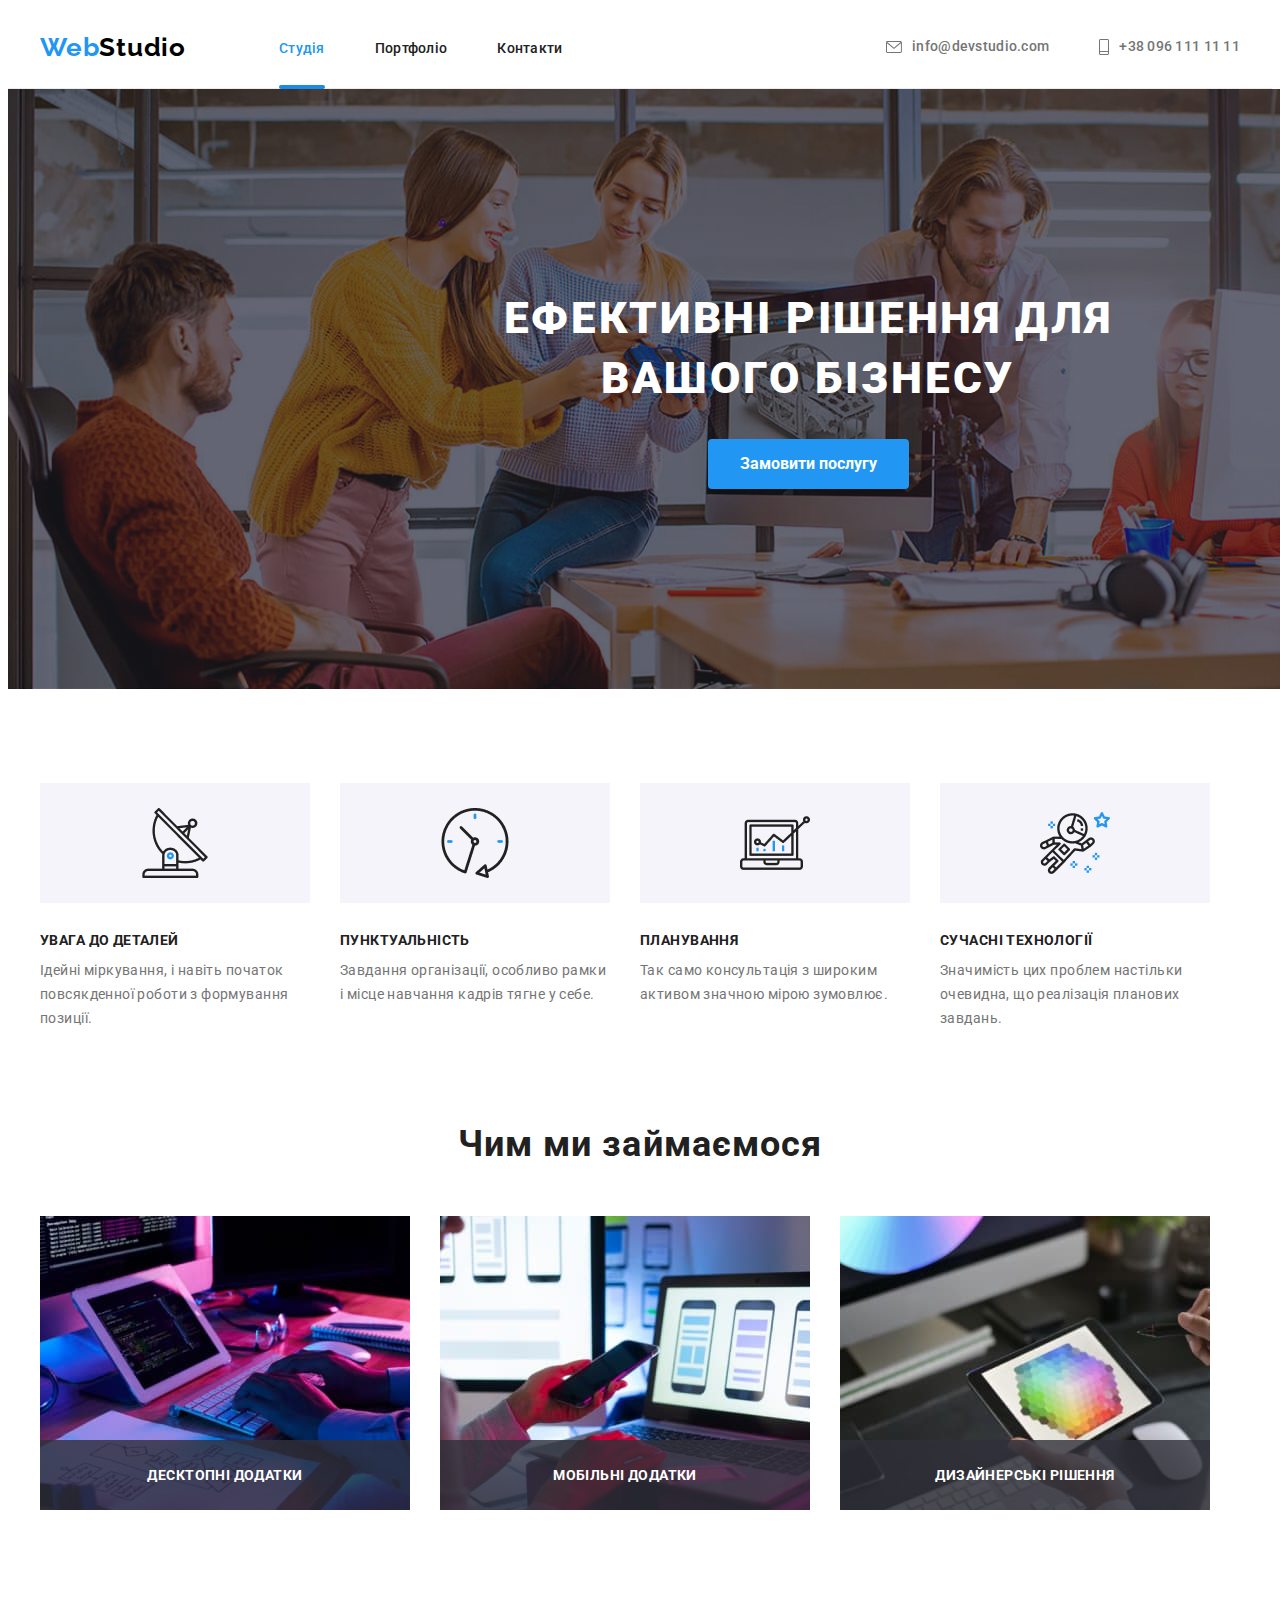
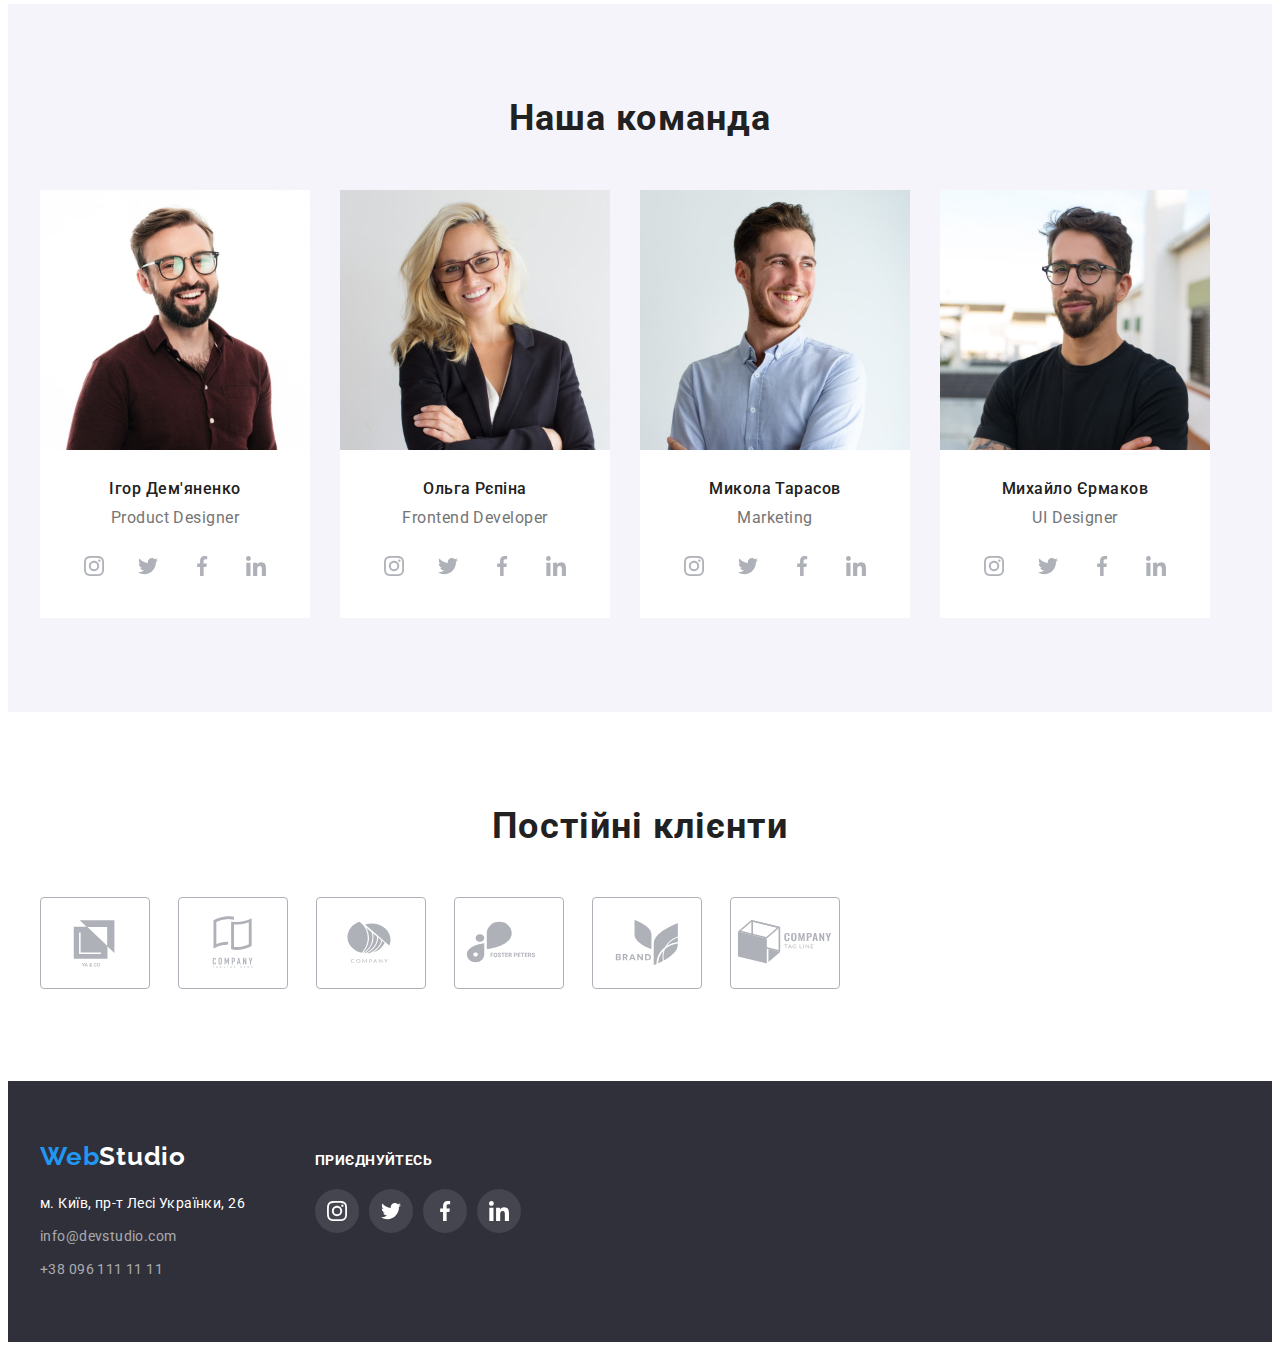
==== commit 2e8f098f: "update" ====
--- a/index.html
+++ b/index.html
@@ -37,17 +37,15 @@
           <a href="./index.html" class="header-logo link"
             >Web<span class="header-logo-studio">Studio</span>
           </a>
-
           <ul class="header-list list">
             <li>
-              <a href="index.html" class="link">Студія</a>
-              <div class="current"></div>
-            </li>
-            <li class="header-item">
-              <a class="header-link link" href="./portfolio.html">Портфоліо</a>
-            </li>
-            <li class="header-item">
-              <a class="header-link link" href="#">Контакти</a>
+              <a class="current header-link-item link" href="index.html" style="color:#2196F3;">Студія</a>
+            </li>
+            <li>
+              <a class="header-link-item link" href="./portfolio.html">Портфоліо</a>
+            </li>
+            <li>
+              <a class="header-link-item link" href="#">Контакти</a>
             </li>
           </ul>
         </nav>
--- a/css/styles.css
+++ b/css/styles.css
@@ -11,6 +11,8 @@
   --dark-blue: #188ce8;
 }
 
+
+
 p,
 h1,
 h2,
@@ -40,14 +42,13 @@
 }
 
 body {
-  
   font-family: roboto, sans-serif;
   background: var(--white);
-
 }
 
 .list {
   list-style: none;
+  
 }
 
 .link {
@@ -84,7 +85,6 @@
   display: flex;
   gap: 50px;
   margin-left: 93px;
-  
 }
 
 header {
@@ -116,6 +116,7 @@
 }
 
 .header-link-item {
+
   font-weight: 500;
   font-size: 14px;
   line-height: 1.14;
@@ -129,6 +130,7 @@
   line-height: 1.14;
   letter-spacing: 0.02em;
   color: var(--dark-text);
+  transition: color 250ms cubic-bezier(0.4, 0, 0.2, 1);
 }
 
 .header-mail:hover,
@@ -136,18 +138,17 @@
   color: var(--blue);
 }
 
-.phone{
+.phone {
   width: 122px;
 }
 
 .header-tel {
-  
-
   font-weight: 500;
   font-size: 14px;
   line-height: 1.14;
   letter-spacing: 0.02em;
   color: var(--dark-text);
+  transition: color 250ms cubic-bezier(0.4, 0, 0.2, 1) , fill 250ms cubic-bezier(0.4, 0, 0.2, 1);
 }
 
 .header-tel:hover,
@@ -176,10 +177,10 @@
   gap: 50px;
 }
 
-.post-phone-link{
+.post-phone-link {
   fill: #757575;
   margin-right: 10px;
-  transition: color 2500ms cubic-bezier(0.4, 0, 0.2, 1), fill 2500ms cubic-bezier(0.4, 0, 0.2, 1);
+  transition:fill 250ms cubic-bezier(0.4, 0, 0.2, 1);
 }
 
 .header-mail {
@@ -187,47 +188,51 @@
   align-items: center;
 }
 
-.header-mail:hover .post-phone-link{
+.header-mail:hover .post-phone-link {
   fill: var(--blue);
 }
 
-.tel-phone-link{
+.tel-phone-link {
   fill: #757575;
   margin-right: 10px;
-  transition: color 2500ms cubic-bezier(0.4, 0, 0.2, 1), fill 2500ms cubic-bezier(0.4, 0, 0.2, 1);
+  transition:fill 250ms cubic-bezier(0.4, 0, 0.2, 1);
 }
 
 .header-tel {
   display: flex;
   align-items: center;
+}
+
+.header-tel:hover .tel-phone-link {
+  fill: var(--blue);
+}
+
+
+.link {
+  transition: color 250ms cubic-bezier(0.4, 0, 0.2, 1);
+}
+
+.header-link-item{
+  position: relative;
+}
+
+.current{
+color: var(--dark-blue);
+}
   
-}
-
-.header-tel:hover .tel-phone-link{
-  fill: var(--blue);
-}
-
-/*
-.header-link{
-  transition: color 200ms linear;
-}
-*/
-
-
-.link{
-  transition: color 250ms cubic-bezier(0.4, 0, 0.2, 1);
-}
-
-
-
-.current{
-  opacity: 1;
-  width: inherit;
+
+.current::after {
+  content: "";
+  position: absolute;
+  background: var(--dark-blue);
   height: 4px;
-  transform: translateY(30px);
-  background-color:var(--dark-blue);
   border-radius: 2px;
-  }
+  width: 100%;
+  bottom: -33px;
+  left: 0;
+  
+  
+}
 
 
 /*----------------------------Main---------------------------*/
@@ -283,7 +288,6 @@
   transition: background-color 250ms cubic-bezier(0.4, 0, 0.2, 1);
 }
 
-
 button:hover {
   background-color: var(--dark-blue);
   color: var(--white);
@@ -432,25 +436,23 @@
 
 /*-----Upper block------*/
 
-.upper-picture{
+.upper-picture {
   position: relative;
 }
 
-
-.upper-block{
+.upper-block {
   position: absolute;
-  width: 370px;
+  width: 100%;
   height: 70px;
-  top: 224px;
-  right: 0px;
+  bottom: 0;
   background: rgba(47, 48, 58, 0.8);
-  }
-  
-  .block-title{
+}
+
+.block-title {
   position: absolute;
   top: 27px;
   width: 100%;
-  font-family: 'Roboto';
+  font-family: "Roboto";
   font-style: normal;
   font-weight: 700;
   font-size: 14px;
@@ -458,13 +460,12 @@
   text-align: center;
   letter-spacing: 0.03em;
   text-transform: uppercase;
-  
-  color:var(--white);
-  }
-  
-  .block-picture{
+  color: var(--white);
+}
+
+.block-picture {
   position: relative;
-  }
+}
 
 /*----------workers---------*/
 
@@ -531,7 +532,7 @@
   display: flex;
   justify-content: center;
   align-items: center;
-  transition:background-color 250ms cubic-bezier(0.4, 0, 0.2, 1);
+  transition: background-color 250ms cubic-bezier(0.4, 0, 0.2, 1);
 }
 
 .workers-soc-link:hover,
@@ -588,7 +589,7 @@
   display: flex;
   justify-content: center;
   align-items: center;
-  transition:border-color 250ms cubic-bezier(0.4, 0, 0.2, 1);
+  transition: border-color 250ms cubic-bezier(0.4, 0, 0.2, 1);
 }
 
 .klients-item {
@@ -603,7 +604,7 @@
 
 .klients-icon {
   fill: #afb1b8;
-  transition:fill 200ms linear;
+  transition: fill 200ms linear;
 }
 
 .klients-link:hover .klients-icon,
@@ -688,7 +689,7 @@
   display: flex;
   justify-content: center;
   align-items: center;
-  transition:background-color 250ms cubic-bezier(0.4, 0, 0.2, 1);
+  transition: background-color 250ms cubic-bezier(0.4, 0, 0.2, 1);
 }
 
 .footer-soc-link:hover,
@@ -750,7 +751,8 @@
   line-height: 26px;
   letter-spacing: 0.03em;
   color: var(--dark-title);
-  transition:background-color 250ms cubic-bezier(0.4, 0, 0.2, 1), color 250ms cubic-bezier(0.4, 0, 0.2, 1);
+  transition: background-color 250ms cubic-bezier(0.4, 0, 0.2, 1),
+    color 250ms cubic-bezier(0.4, 0, 0.2, 1);
 }
 
 .btn-list {
@@ -793,19 +795,18 @@
 
 .picture-image:hover .image-text {
   transform: translateY(0);
-
-}
-
-.image-wrap{
+}
+
+.image-wrap {
   position: relative;
   overflow: hidden;
 }
 
-.image-text{
+.image-text {
   position: absolute;
   top: 0;
-  padding:63px 24px ;
-  color:var(--white);
+  padding: 63px 24px;
+  color: var(--white);
   font-weight: 400;
   font-size: 18px;
   line-height: 28px;
@@ -864,22 +865,22 @@
   background-color: rgba(0, 0, 0, 0.2);
   position: fixed;
   top: 0;
-  transition: opacity 300ms linear,visibility 300ms linear;
+  transition: opacity 300ms linear, visibility 300ms linear;
 }
 
 .modal {
- width: 528px;
- min-height: 581px; 
- background-color: var(--white);
- border-radius: 4px;
- position: absolute;
- top: 50%;
- left: 50%;
- transform: translate(-50%, -50%) scale(1);
- transition: transform 300ms linear;
-}
-
-.backdrop.is-hidden .modal{
+  width: 528px;
+  min-height: 581px;
+  background-color: var(--white);
+  border-radius: 4px;
+  position: absolute;
+  top: 50%;
+  left: 50%;
+  transform: translate(-50%, -50%) scale(1);
+  transition: transform 300ms linear;
+}
+
+.backdrop.is-hidden .modal {
   transform: translate(-50%, -50%) scale(0);
 }
 
@@ -887,7 +888,7 @@
   width: 30px;
   height: 30px;
   background-color: var(--white);
-  border: 1px solid solid rgba(0, 0, 0, 0.1);
+  border: 1px solid rgba(0, 0, 0, 0.1);
   border-radius: 50%;
   position: absolute;
   right: 8px;
@@ -898,11 +899,13 @@
   cursor: pointer;
 }
 
-.backdrop.is-hidden{
+.modal-close:hover,
+.modal-close:focus{
+  background-color: var(--white);
+}
+
+.backdrop.is-hidden {
   opacity: 0;
   visibility: hidden;
   pointer-events: none;
 }
-
-
-
